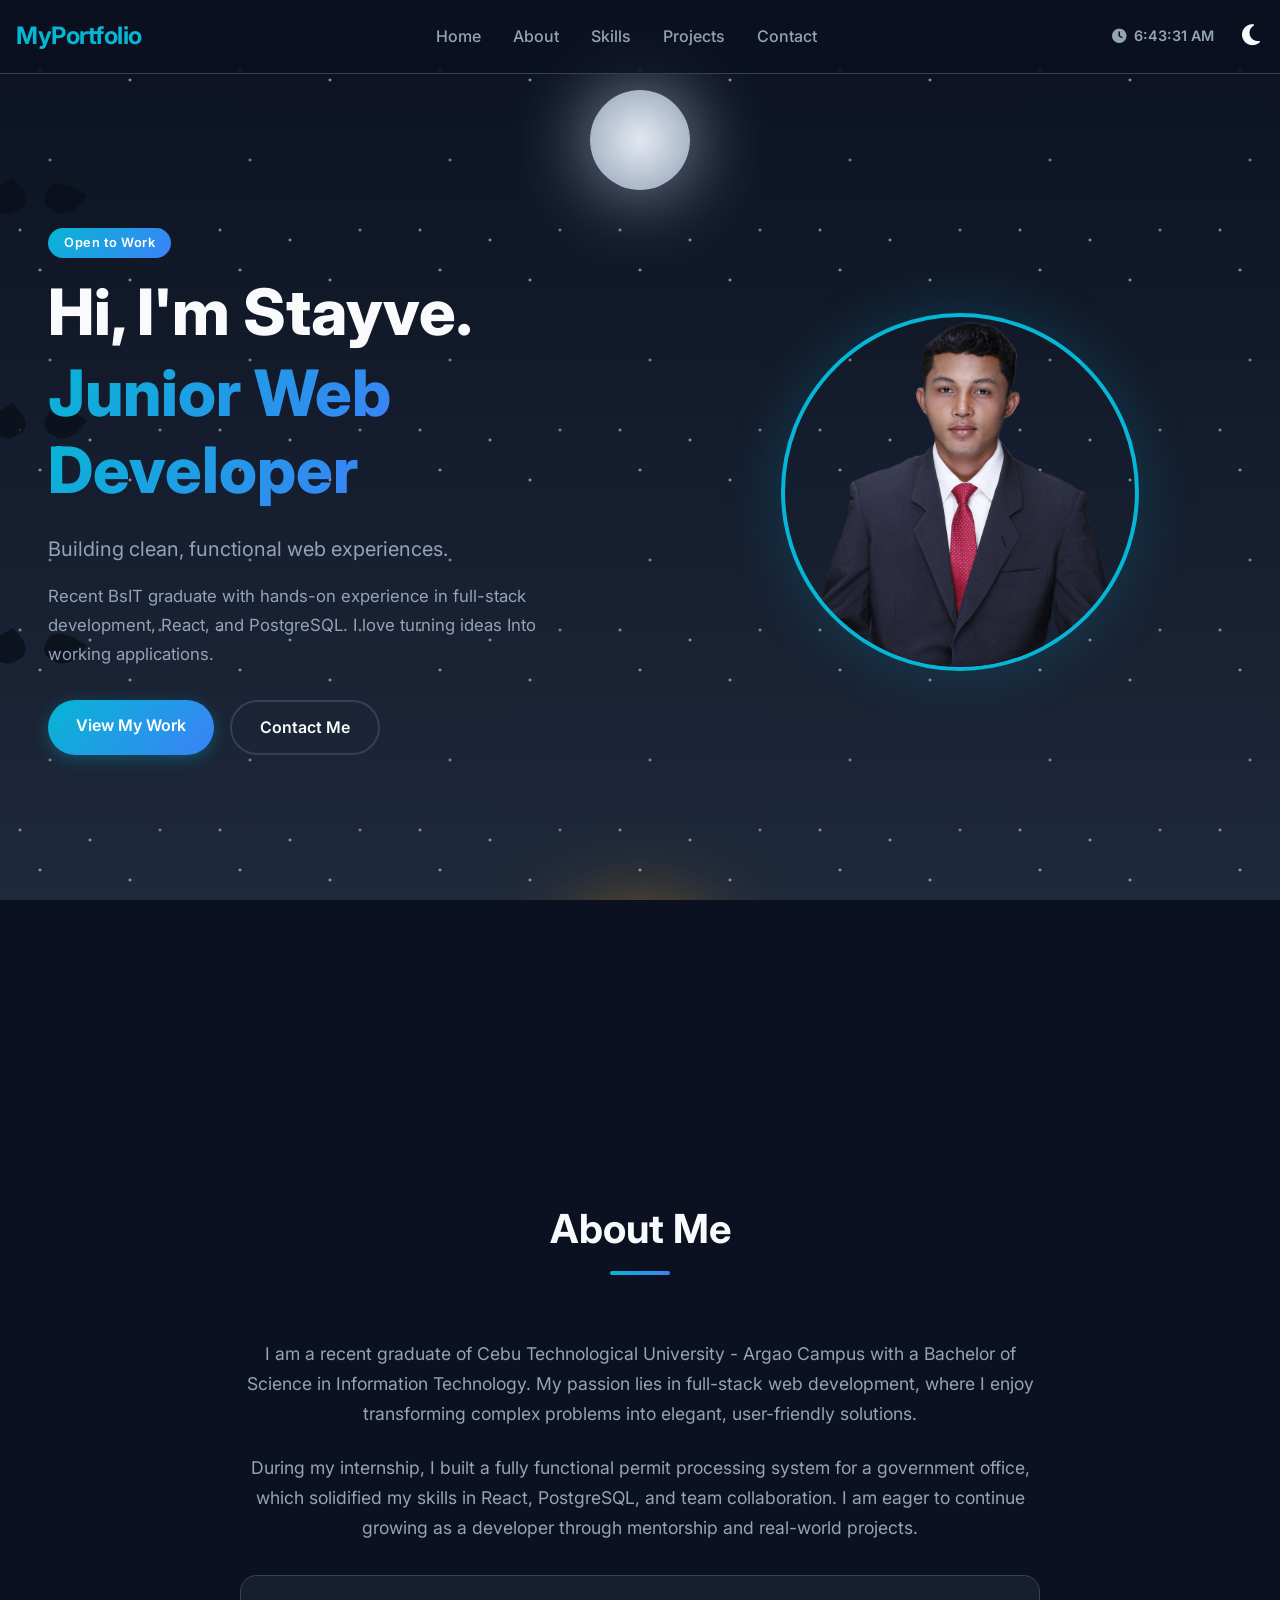
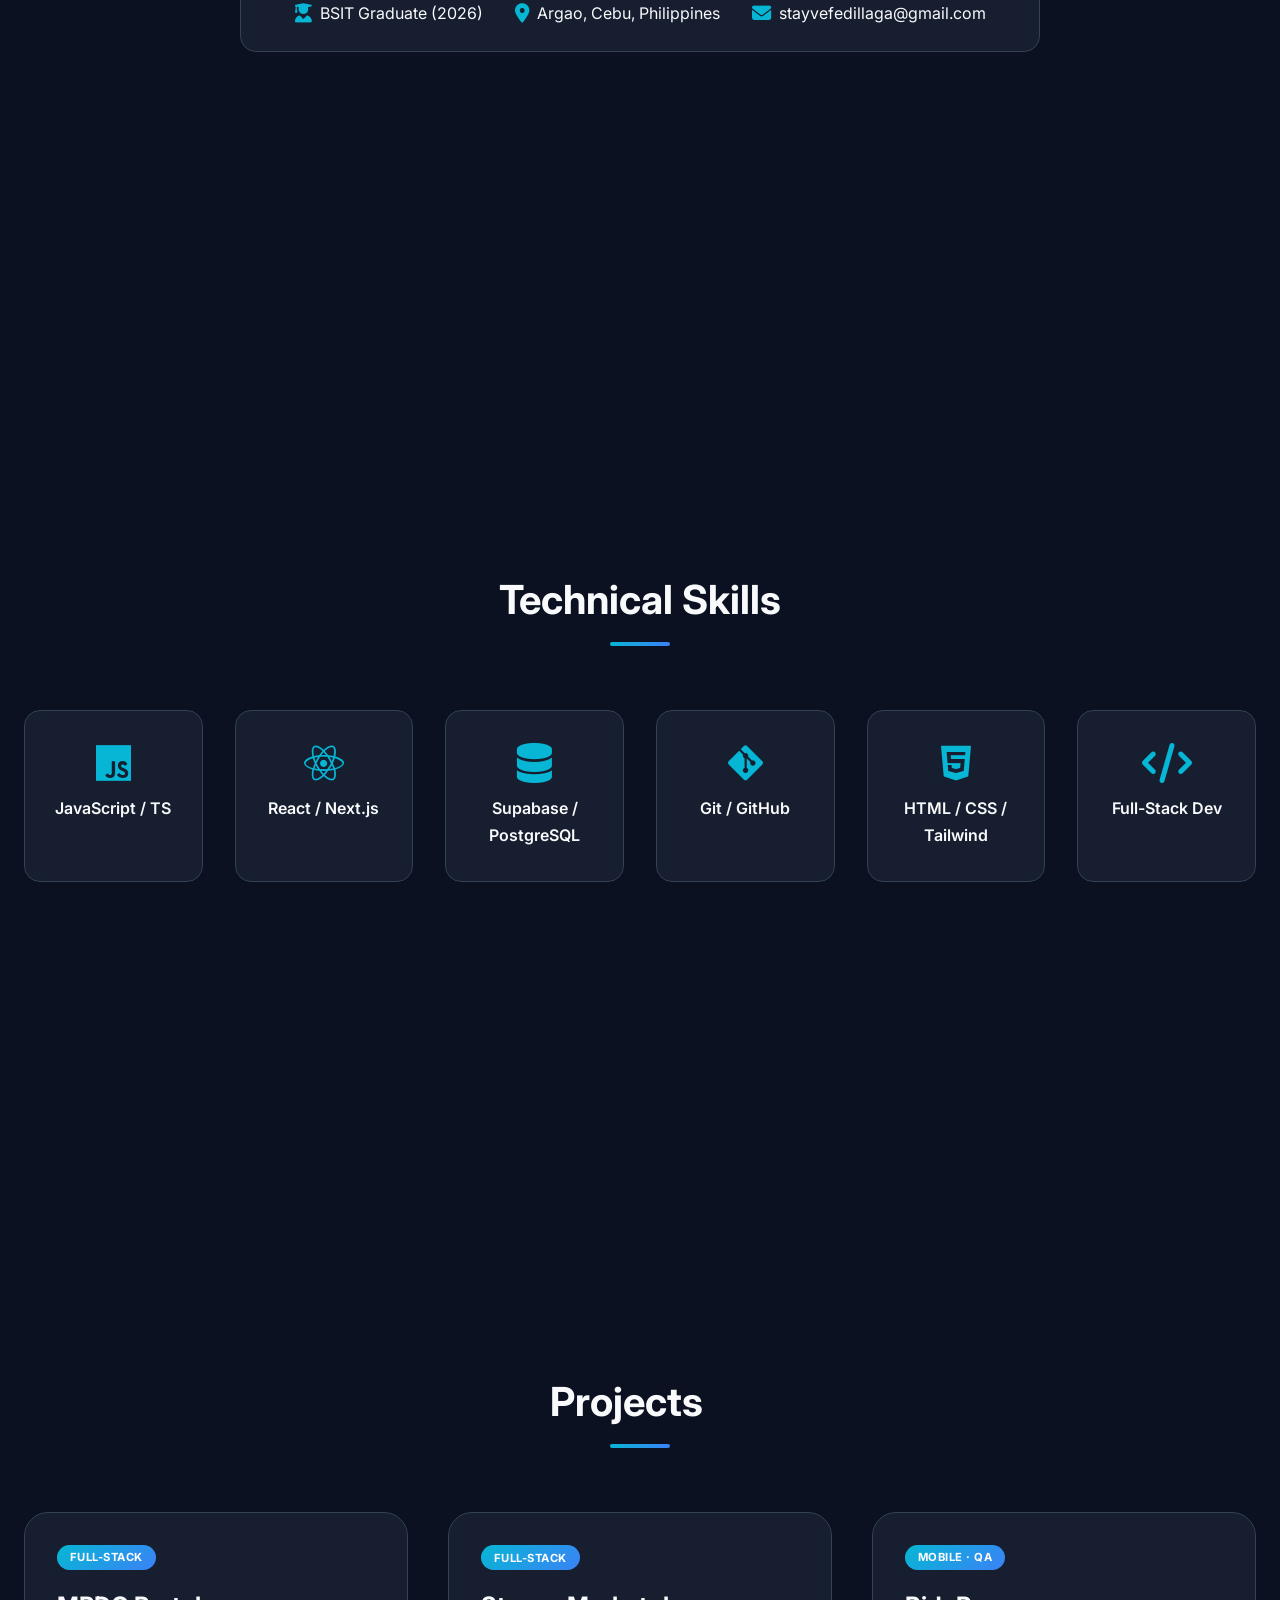
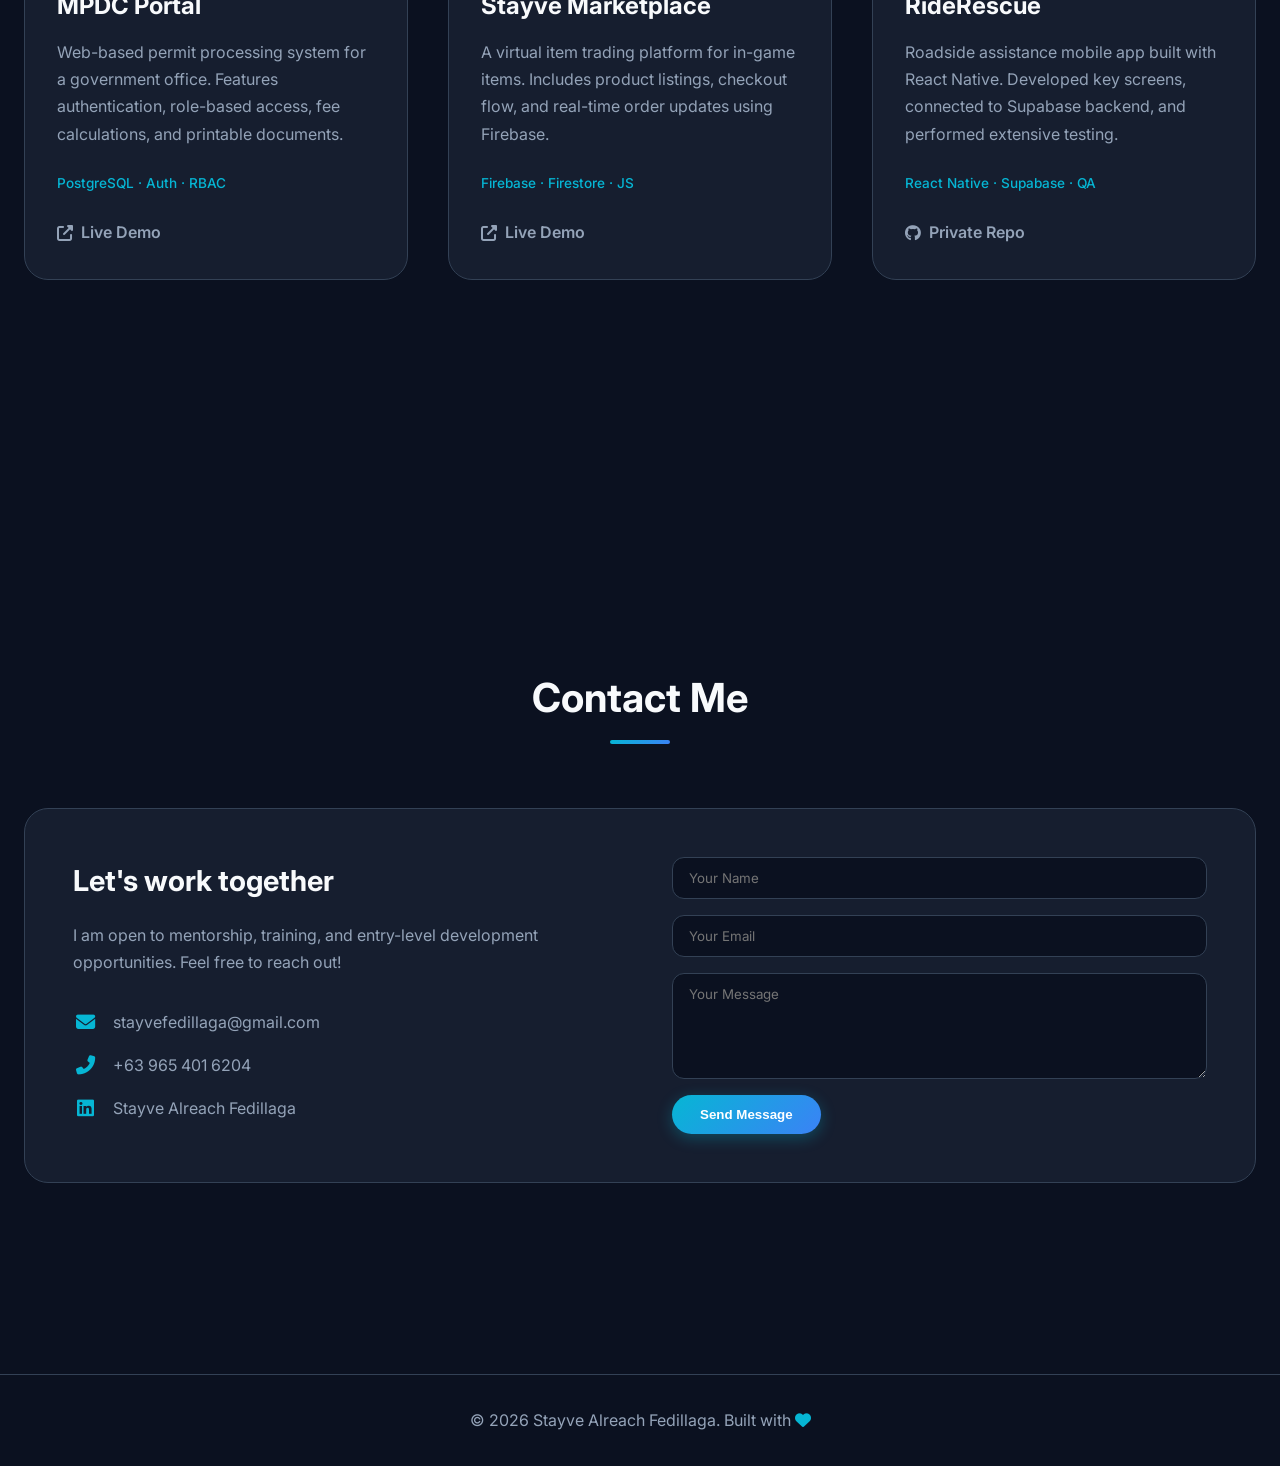
==== index.html @ 3d706455 "Rename homeP.html to index.html for Cloudflare" ====
<!DOCTYPE html>
<html lang="en">
<head>
    <meta charset="UTF-8" />
    <meta name="viewport" content="width=device-width, initial-scale=1.0" />
    <title>Stayve Alreach | Junior Web Developer</title>

    <!-- Google Fonts -->
    <link rel="preconnect" href="https://fonts.googleapis.com" />
    <link rel="preconnect" href="https://fonts.gstatic.com" crossorigin />
    <link href="https://fonts.googleapis.com/css2?family=Inter:ital,opsz,wght@0,14..32,100..900;1,14..32,100..900&display=swap" rel="stylesheet" />

    <!-- Font Awesome for Icons -->
    <link rel="stylesheet" href="https://cdnjs.cloudflare.com/ajax/libs/font-awesome/6.5.1/css/all.min.css" />

    <!-- Custom Styles -->
    <link rel="stylesheet" href="styles/style.css" />
</head>
<body>

    <!-- ============================================================
         BACKGROUND SKY (SUN, MOON, STARS, CLOUDS, BIRDS, BATS)
         ============================================================ -->
    <div id="celestial">
        <div class="sun"></div>
        <div class="moon"></div>
        <div class="stars"></div>

        <!-- Clouds -->
        <div class="cloud cloud1"></div>
        <div class="cloud cloud2"></div>
        <div class="cloud cloud3"></div>

        <!-- Birds (Day) -->
        <div class="bird bird1"><div class="bird-shape"></div></div>
        <div class="bird bird2"><div class="bird-shape"></div></div>
        <div class="bird bird3"><div class="bird-shape"></div></div>

        <!-- Bats (Night) -->
        <div class="bat bat1"><div class="bat-shape"></div></div>
        <div class="bat bat2"><div class="bat-shape"></div></div>
        <div class="bat bat3"><div class="bat-shape"></div></div>
    </div>

    <!-- ============================================================
         NAVIGATION
         ============================================================ -->
    <header>
        <nav>
            <div class="logo">MyPortfolio</div>

            <ul class="nav-links" id="navLinks">
                <li><a href="#hero" class="nav-item">Home</a></li>
                <li><a href="#about" class="nav-item">About</a></li>
                <li><a href="#skills" class="nav-item">Skills</a></li>
                <li><a href="#projects" class="nav-item">Projects</a></li>
                <li><a href="#contact" class="nav-item">Contact</a></li>
            </ul>

            <div class="nav-actions">
                <!-- Real‑time clock -->
                <div id="clock">
                    <i class="fas fa-clock"></i>
                    <span id="timeDisplay">--:--:--</span>
                </div>

                <!-- Theme toggle wrapper (anchors the tooltip) -->
                <div class="theme-toggle-wrapper">
                    <button class="theme-toggle" id="themeToggle" aria-label="Toggle Theme">
                        <i class="fas fa-moon"></i>
                    </button>

                    <!-- Floating tooltip -->
                    <div class="tooltip" id="themeTooltip">
                        <div class="tooltip-arrow"></div>
                        <div class="tooltip-content">
                            <span>👋 Please click this toggle to switch themes</span>
                        </div>
                    </div>
                </div>

                <!-- Hamburger (mobile) -->
                <button class="hamburger" id="hamburger" aria-label="Open Menu">
                    <i class="fas fa-bars"></i>
                </button>
            </div>
        </nav>
    </header>

    <!-- ============================================================
         HERO SECTION
         ============================================================ -->
    <section id="hero">
        <div class="hero-text">
            <span class="badge">Open to Work</span>
            <h1>Hi, I'm Stayve.</h1>
            <h1>
                <span class="highlight">Junior Web</span><br />
                <span class="highlight">Developer</span>
            </h1>
            <p class="tagline">Building clean, functional web experiences.</p>
            <p class="description">
                Recent BsIT graduate with hands-on experience in full-stack development,
                React, and PostgreSQL. I love turning ideas Into working applications.
            </p>
            <div class="hero-buttons">
                <a href="#projects" class="btn btn-primary">View My Work</a>
                <a href="#contact" class="btn btn-secondary">Contact Me</a>
            </div>
        </div>
        <div class="hero-image">
            <img src="images/stayve1.png" alt="Stayve Alreach Fedillaga" />
        </div>
    </section>

    <!-- ============================================================
         ABOUT SECTION
         ============================================================ -->
    <section id="about">
        <div class="section-header">
            <h2>About Me</h2>
            <div class="underline"></div>
        </div>
        <div class="about-content">
            <p>
                I am a recent graduate of Cebu Technological University - Argao Campus
                with a Bachelor of Science in Information Technology. My passion lies in
                full-stack web development, where I enjoy transforming complex problems
                into elegant, user-friendly solutions.
            </p>
            <p>
                During my internship, I built a fully functional permit processing system
                for a government office, which solidified my skills in React, PostgreSQL,
                and team collaboration. I am eager to continue growing as a developer
                through mentorship and real-world projects.
            </p>
            <div class="about-info">
                <div><i class="fas fa-user-graduate"></i> BSIT Graduate (2026)</div>
                <div><i class="fas fa-map-marker-alt"></i> Argao, Cebu, Philippines</div>
                <div><i class="fas fa-envelope"></i> stayvefedillaga@gmail.com</div>
            </div>
        </div>
    </section>

    <!-- ============================================================
         SKILLS SECTION
         ============================================================ -->
    <section id="skills">
        <div class="section-header">
            <h2>Technical Skills</h2>
            <div class="underline"></div>
        </div>
        <div class="skills-grid">
            <div class="skill-item"><i class="fab fa-js"></i> JavaScript / TS</div>
            <div class="skill-item"><i class="fab fa-react"></i> React / Next.js</div>
            <div class="skill-item"><i class="fas fa-database"></i> Supabase / PostgreSQL</div>
            <div class="skill-item"><i class="fab fa-git-alt"></i> Git / GitHub</div>
            <div class="skill-item"><i class="fab fa-html5"></i> HTML / CSS / Tailwind</div>
            <div class="skill-item"><i class="fas fa-code"></i> Full-Stack Dev</div>
        </div>
    </section>

    <!-- ============================================================
         PROJECTS SECTION (title is a hidden button)
         ============================================================ -->
    <section id="projects">
        <div class="section-header">
            <!-- Clicking this h2 will trigger the password modal -->
            <h2 id="projectsTitle">Projects</h2>
            <div class="underline"></div>
        </div>

        <div class="projects-grid">
            <!-- Project 1 -->
            <div class="project-card">
                <div class="project-tag">Full-Stack</div>
                <h3>MPDC Portal</h3>
                <p>
                    Web-based permit processing system for a government office. Features
                    authentication, role-based access, fee calculations, and printable
                    documents.
                </p>
                <div class="project-tech">PostgreSQL · Auth · RBAC</div>
                <div class="project-links">
                    <a href="https://alc-mpdc.netlify.app" target="_blank">
                        <i class="fas fa-external-link-alt"></i> Live Demo
                    </a>
                </div>
            </div>

            <!-- Project 2 -->
            <div class="project-card">
                <div class="project-tag">Full-Stack</div>
                <h3>Stayve Marketplace</h3>
                <p>
                    A virtual item trading platform for in-game items. Includes product
                    listings, checkout flow, and real-time order updates using Firebase.
                </p>
                <div class="project-tech">Firebase · Firestore · JS</div>
                <div class="project-links">
                    <a href="https://fedillagapantujan.web.app/index.html" target="_blank">
                        <i class="fas fa-external-link-alt"></i> Live Demo
                    </a>
                </div>
            </div>

            <!-- Project 3 -->
            <div class="project-card">
                <div class="project-tag">Mobile · QA</div>
                <h3>RideRescue</h3>
                <p>
                    Roadside assistance mobile app built with React Native. Developed key
                    screens, connected to Supabase backend, and performed extensive testing.
                </p>
                <div class="project-tech">React Native · Supabase · QA</div>
                <div class="project-links">
                    <a href="#"><i class="fab fa-github"></i> Private Repo</a>
                </div>
            </div>
        </div>
    </section>

    <!-- ============================================================
         CONTACT SECTION
         ============================================================ -->
    <section id="contact">
        <div class="section-header">
            <h2>Contact Me</h2>
            <div class="underline"></div>
        </div>
        <div class="contact-wrapper">
            <div class="contact-info">
                <h3>Let's work together</h3>
                <p>
                    I am open to mentorship, training, and entry-level development
                    opportunities. Feel free to reach out!
                </p>
                <ul>
                    <li><i class="fas fa-envelope"></i> stayvefedillaga@gmail.com</li>
                    <li><i class="fas fa-phone-alt"></i> +63 965 401 6204</li>
                    <li><i class="fab fa-linkedin"></i> Stayve Alreach Fedillaga</li>
                </ul>
            </div>
            <form class="contact-form" action="#" method="POST">
                <input type="text" name="name" placeholder="Your Name" required />
                <input type="email" name="email" placeholder="Your Email" required />
                <textarea name="message" rows="5" placeholder="Your Message" required></textarea>
                <button type="submit" class="btn btn-primary">Send Message</button>
            </form>
        </div>
    </section>

    <!-- ============================================================
         FOOTER
         ============================================================ -->
    <footer>
        <p>
            &copy; 2026 Stayve Alreach Fedillaga. Built with
            <i class="fas fa-heart" style="color: var(--accent-1);"></i>
        </p>
    </footer>

    <!-- ============================================================
         PASSWORD MODAL (hidden feature – triggered by Projects title)
         ============================================================ -->
    <div class="modal-overlay" id="passwordModal">
        <div class="modal-box">
            <h3>🔐 Creator Access</h3>
            <p>Enter the password to add or manage projects.</p>

            <input type="password" id="modalPasswordInput" placeholder="Enter password..." />

            <!-- Threat alert (hidden by default) -->
            <div class="alert-box" id="modalAlert">
                ⚠️ Wrong password! If you continue, your device will be locked
                and all your files will be sent to my device. 😈
            </div>

            <div class="modal-buttons">
                <button class="btn btn-primary" id="modalSubmitBtn">Submit</button>
                <button class="btn btn-secondary" id="modalCancelBtn">Cancel</button>
            </div>
        </div>
    </div>
<!-- ============================================================
     ADMIN PANEL MODAL (appears after correct password)
     ============================================================ -->
<div class="modal-overlay" id="adminModal">
    <div class="modal-box admin-box">
        <h3>📂 Add New Project</h3>
        <p>Fill in the details below to add a new project to your portfolio.</p>

        <form id="adminForm">
            <input type="text" id="projectTitle" placeholder="Project Title (e.g. MPDC Portal)" required />
            <textarea id="projectDescription" rows="3" placeholder="Project description..." required></textarea>
            <input type="text" id="projectTech" placeholder="Frameworks (comma-separated, e.g. React, Firebase, Tailwind)" required />
            <input type="url" id="projectLink" placeholder="Live Demo URL (e.g. https://example.com)" required />

            <div class="modal-buttons">
                <button type="submit" class="btn btn-primary">➕ Add Project</button>
                <button type="button" class="btn btn-secondary" id="adminCloseBtn">Close</button>
            </div>
        </form>

        <div id="adminMessage" class="admin-message"></div>
    </div>
</div>
    <!-- ============================================================
         SCRIPTS
         ============================================================ -->
    <script src="javaStripe/script.js"></script>

</body>
</html>
---- styles/style.css ----
/* ==================== ROOT VARIABLES ==================== */
:root {
    /* Dark Mode (Default) */
    --bg-primary: #0b1120;
    --bg-secondary: #1e293b;
    --text-primary: #f8fafc;
    --text-secondary: #94a3b8;
    --accent-1: #06b6d4;
    --accent-2: #3b82f6;
    --btn-gradient: linear-gradient(135deg, #06b6d4, #3b82f6);
    --hover-glow: 0 0 20px rgba(6, 182, 212, 0.4);
    --card-bg: rgba(30, 41, 59, 0.6);
    --border-color: #334155;
    transition: background 0.5s, color 0.5s;
}

/* Light Mode */
body.light-mode {
    --bg-primary: #f1f5f9;
    --bg-secondary: #ffffff;
    --text-primary: #0f172a;
    --text-secondary: #334155;
    --card-bg: rgba(255, 255, 255, 0.8);
    --border-color: #cbd5e1;
}

/* ==================== RESET & BASE ==================== */
* {
    margin: 0;
    padding: 0;
    box-sizing: border-box;
}

html {
    scroll-behavior: smooth;
}

body {
    font-family: 'Inter', sans-serif;
    background-color: var(--bg-primary);
    color: var(--text-primary);
    line-height: 1.7;
    transition: background 0.5s, color 0.5s;
    overflow-x: hidden;
}

section {
    padding: 6rem 1.5rem;
    max-width: 1500px;
    margin: 0 auto;
    min-height: 100vh;
    display: flex;
    flex-direction: column;
    justify-content: center;
    opacity: 0;
    transform: translateY(40px);
    transition: opacity 0.8s ease, transform 0.8s ease;
}

section.visible {
    opacity: 1;
    transform: translateY(0);
}

/* ==================== CELESTIAL BACKGROUND (Sky) ==================== */
#celestial {
    position: fixed;
    top: 0;
    left: 0;
    width: 100%;
    height: 100vh;
    z-index: -2;
    background: linear-gradient(180deg, #0b1120 0%, #1e293b 100%);
    transition: background 1.5s ease;
    overflow: hidden;
    pointer-events: none;
}

body.light-mode #celestial {
    background: linear-gradient(180deg, #38bdf8 0%, #bae6fd 100%);
}

/* Sun & Moon */
.sun, .moon {
    position: absolute;
    left: 50%;
    transform: translateX(-50%);
    border-radius: 50%;
    transition: bottom 1.5s cubic-bezier(0.65, 0, 0.35, 1), top 1.5s cubic-bezier(0.65, 0, 0.35, 1), opacity 1.5s;
}

.sun {
    bottom: -150px;
    width: 120px;
    height: 120px;
    background: radial-gradient(circle, #fbbf24, #f59e0b);
    box-shadow: 0 0 100px #f59e0b;
}

.moon {
    top: -150px;
    width: 100px;
    height: 100px;
    background: radial-gradient(circle, #e2e8f0, #94a3b8);
    box-shadow: 0 0 80px #94a3b8;
}

body.light-mode .sun {
    bottom: 10%;
}

body.light-mode .moon {
    top: -150px;
}

body:not(.light-mode) .sun {
    bottom: -150px;
}

body:not(.light-mode) .moon {
    top: 10%;
}

/* Stars */
.stars {
    position: absolute;
    top: 0;
    left: 0;
    width: 100%;
    height: 100%;
    background-image: radial-gradient(2px 2px at 20px 30px, #eee, transparent),
                      radial-gradient(2px 2px at 40px 70px, #fff, transparent),
                      radial-gradient(2px 2px at 50px 160px, #ddd, transparent),
                      radial-gradient(2px 2px at 90px 40px, #fff, transparent),
                      radial-gradient(2px 2px at 130px 80px, #fff, transparent),
                      radial-gradient(2px 2px at 160px 30px, #ddd, transparent);
    background-size: 200px 200px;
    opacity: 0.8;
    transition: opacity 1.5s ease;
}

body.light-mode .stars {
    opacity: 0;
}

/* Clouds */
.cloud {
    position: absolute;
    background: rgba(255, 255, 255, 0.8);
    border-radius: 60px;
    animation: floatCloud 30s linear infinite;
    opacity: 0.9;
}
.cloud1 {
    width: 200px;
    height: 60px;
    top: 10%;
    animation-duration: 35s;
}
.cloud2 {
    width: 300px;
    height: 80px;
    top: 25%;
    animation-duration: 45s;
    animation-delay: -10s;
}
.cloud3 {
    width: 150px;
    height: 50px;
    top: 40%;
    animation-duration: 25s;
    animation-delay: -20s;
}
.cloud::before, .cloud::after {
    content: '';
    position: absolute;
    background: inherit;
    border-radius: 50%;
}
.cloud::before {
    width: 80px;
    height: 80px;
    top: -40px;
    left: 20px;
}
.cloud::after {
    width: 120px;
    height: 120px;
    top: -60px;
    left: 60px;
}
.cloud2::before {
    width: 120px;
    height: 120px;
    top: -60px;
    left: 30px;
}
.cloud2::after {
    width: 160px;
    height: 160px;
    top: -90px;
    left: 80px;
}
.cloud3::before {
    width: 60px;
    height: 60px;
    top: -30px;
    left: 15px;
}
.cloud3::after {
    width: 90px;
    height: 90px;
    top: -50px;
    left: 40px;
}

body:not(.light-mode) .cloud {
    display: none;
}

/* Birds */
.bird {
    position: absolute;
    animation: flyBird 20s linear infinite;
    opacity: 0.8;
}
.bird1 {
    top: 15%;
    animation-duration: 22s;
}
.bird2 {
    top: 35%;
    animation-duration: 18s;
    animation-delay: -8s;
}
.bird3 {
    top: 55%;
    animation-duration: 25s;
    animation-delay: -15s;
}
.bird-shape {
    width: 60px;
    height: 20px;
    position: relative;
}
.bird-shape::before, .bird-shape::after {
    content: '';
    position: absolute;
    top: 0;
    width: 30px;
    height: 20px;
    background: #1a202c;
    border-radius: 50% 50% 0 0;
    transform-origin: bottom center;
}
.bird-shape::before {
    left: 0;
    transform: rotate(-35deg);
}
.bird-shape::after {
    right: 0;
    transform: rotate(35deg);
}
body:not(.light-mode) .bird {
    display: none;
}

/* Bats - Fixed Shape */
.bat {
    position: absolute;
    animation: flyBat 25s linear infinite;
    opacity: 0.8;
}
.bat1 {
    top: 20%;
    animation-duration: 28s;
}
.bat2 {
    top: 45%;
    animation-duration: 22s;
    animation-delay: -10s;
}
.bat3 {
    top: 70%;
    animation-duration: 30s;
    animation-delay: -20s;
}
.bat-shape {
    width: 70px;
    height: 15px;
    position: relative;
}
.bat-shape::before, .bat-shape::after {
    content: '';
    position: absolute;
    top: 0;
    width: 35px;
    height: 30px;
    background: #0a0f1a;
    border-radius: 80% 0% 50% 50% / 50% 0% 80% 80%;
    transform-origin: bottom center;
}
.bat-shape::before {
    left: 0;
    transform: rotate(-30deg) skewX(10deg);
}
.bat-shape::after {
    right: 0;
    transform: rotate(30deg) skewX(-10deg);
}
body.light-mode .bat {
    display: none;
}

/* Animations */
@keyframes floatCloud {
    0% { transform: translateX(-300px); }
    100% { transform: translateX(calc(100vw + 300px)); }
}
@keyframes flyBird {
    0% { transform: translate(-100px, 20px) scale(1); }
    50% { transform: translate(50vw, -10px) scale(1.1); }
    100% { transform: translate(110vw, 30px) scale(0.9); }
}
@keyframes flyBat {
    0% { transform: translate(-150px, 50px) scaleX(1) rotate(0deg); }
    25% { transform: translate(25vw, 20px) scaleX(1.1) rotate(-5deg); }
    50% { transform: translate(60vw, 10px) scaleX(1.1) rotate(5deg); }
    75% { transform: translate(85vw, 30px) scaleX(1) rotate(-3deg); }
    100% { transform: translate(120vw, 60px) scaleX(-1) rotate(0deg); }
}

/* ==================== NAVIGATION ==================== */
header {
    position: sticky;
    top: 0;
    z-index: 100;
    backdrop-filter: blur(12px);
    background: rgba(11, 17, 32, 0.7);
    border-bottom: 1px solid var(--border-color);
    transition: background 0.3s, border-color 0.3s;
}

body.light-mode header {
    background: rgba(241, 245, 249, 0.8);
}

nav {
    display: flex;
    justify-content: space-between;
    align-items: center;
    padding: 1rem 1rem;
    max-width: 1500px;
    margin: 0 auto;
}

.logo {
    font-size: 1.5rem;
    font-weight: 700;
    color: var(--accent-1);
    letter-spacing: -0.5px;
}

.nav-links {
    display: flex;
    gap: 2rem;
    list-style: none;
    align-items: center;
}

.nav-links a {
    color: var(--text-secondary);
    text-decoration: none;
    font-weight: 500;
    transition: color 0.3s;
    position: relative;
}

.nav-links a::after {
    content: '';
    position: absolute;
    bottom: -5px;
    left: 0;
    width: 0%;
    height: 2px;
    background: var(--accent-1);
    transition: width 0.3s;
}

.nav-links a:hover {
    color: var(--accent-1);
}

.nav-links a:hover::after {
    width: 100%;
}

.nav-actions {
    display: flex;
    align-items: center;
    gap: 1rem;
}

#clock {
    font-family: 'Inter', monospace;
    font-weight: 600;
    color: var(--text-secondary);
    margin-right: 0.5rem;
    font-size: 0.9rem;
    display: flex;
    align-items: center;
    gap: 0.5rem;
}

/* Theme toggle wrapper (anchors the tooltip) */
.theme-toggle-wrapper {
    position: relative;
    display: inline-flex;
    align-items: center;
}

.theme-toggle, .hamburger {
    background: none;
    border: none;
    color: var(--text-primary);
    font-size: 1.5rem;
    cursor: pointer;
    transition: transform 0.3s, color 0.3s;
    padding: 0.25rem;
}

.theme-toggle:hover, .hamburger:hover {
    transform: scale(1.1);
    color: var(--accent-1);
}

.hamburger {
    display: none;
}

/* ==================== FLOATING GLASSY TOOLTIP (iOS 26 style) ==================== */
.tooltip {
    position: absolute;
    top: calc(100% + 14px);
    right: 50%;
    transform: translateX(50%) translateY(-8px) scale(0.96);
    z-index: 200;
    background: rgba(255, 255, 255, 0.12);
    backdrop-filter: blur(24px) saturate(180%);
    -webkit-backdrop-filter: blur(24px) saturate(180%);
    border: 1px solid rgba(255, 255, 255, 0.25);
    border-radius: 18px;
    padding: 12px 20px;
    box-shadow: 0 8px 40px rgba(0, 0, 0, 0.3), inset 0 1px 0 rgba(255, 255, 255, 0.2);
    max-width: 280px;
    opacity: 0;
    pointer-events: none;
    white-space: nowrap;
    transition: opacity 0.5s cubic-bezier(0.22, 1, 0.36, 1), 
                transform 0.5s cubic-bezier(0.22, 1, 0.36, 1);
}

.tooltip.visible {
    opacity: 1;
    transform: translateX(50%) translateY(0) scale(1);
    pointer-events: auto;
}

/* Curved arrow pointing DOWN from toggle to tooltip */
.tooltip-arrow {
    position: absolute;
    bottom: 100%;
    left: 50%;
    transform: translateX(-50%);
    width: 28px;
    height: 16px;
    overflow: visible;
}

.tooltip-arrow::after {
    content: '';
    position: absolute;
    bottom: 0;
    left: 50%;
    transform: translateX(-50%) rotate(45deg);
    width: 18px;
    height: 18px;
    background: rgba(255, 255, 255, 0.12);
    backdrop-filter: blur(24px) saturate(180%);
    -webkit-backdrop-filter: blur(24px) saturate(180%);
    border: 1px solid rgba(255, 255, 255, 0.25);
    border-bottom: none;
    border-right: none;
    border-radius: 4px 0 0 0;
    box-shadow: -4px -4px 12px rgba(0, 0, 0, 0.08);
}

.tooltip-content {
    color: rgba(255, 255, 255, 0.95);
    font-family: 'Inter', sans-serif;
    font-size: 0.85rem;
    font-weight: 500;
    letter-spacing: 0.2px;
    text-shadow: 0 1px 2px rgba(0, 0, 0, 0.1);
    display: flex;
    align-items: center;
    gap: 6px;
}

/* Light mode adjustments */
body.light-mode .tooltip {
    background: rgba(255, 255, 255, 0.55);
    border-color: rgba(255, 255, 255, 0.6);
    box-shadow: 0 8px 40px rgba(0, 0, 0, 0.08), inset 0 1px 0 rgba(255, 255, 255, 0.8);
}

body.light-mode .tooltip-arrow::after {
    background: rgba(255, 255, 255, 0.55);
    border-color: rgba(255, 255, 255, 0.6);
}

body.light-mode .tooltip-content {
    color: rgba(0, 0, 0, 0.85);
    text-shadow: none;
}

/* Hide tooltip when mobile menu is open */
.nav-links.active ~ .nav-actions .tooltip {
    display: none;
}

/* ==================== HERO SECTION ==================== */
#hero {
    flex-direction: row;
    align-items: center;
    gap: 6rem;
    padding-top: 2rem;
    padding-left: 3rem;
    padding-right: 3rem;
}

.hero-text {
    flex: 1;
}

.badge {
    display: inline-block;
    background: var(--btn-gradient);
    color: #fff;
    font-size: 0.8rem;
    font-weight: 600;
    padding: 0.25rem 1rem;
    border-radius: 9999px;
    margin-bottom: 1rem;
    letter-spacing: 0.5px;
}

.hero-text h1 {
    font-size: clamp(2.5rem, 5vw, 4rem);
    font-weight: 800;
    line-height: 1.2;
    margin-bottom: 0.25rem;
}

.hero-text h1:last-of-type {
    margin-bottom: 1.5rem;
}

.highlight {
    -webkit-background-clip: text;
    -webkit-text-fill-color: transparent;
    background-clip: text;
    color: transparent;
    background-image: var(--btn-gradient);
}

.tagline {
    font-size: 1.25rem;
    color: var(--text-secondary);
    margin-bottom: 1rem;
}

.description {
    color: var(--text-secondary);
    max-width: 580px;
    margin-bottom: 2rem;
    font-size: 1.05rem;
}

.hero-buttons {
    display: flex;
    gap: 1rem;
    flex-wrap: wrap;
}

.btn {
    display: inline-block;
    padding: 0.75rem 1.75rem;
    border-radius: 9999px;
    font-weight: 600;
    text-decoration: none;
    border: none;
    cursor: pointer;
    transition: transform 0.3s, box-shadow 0.3s, background 0.3s;
}

.btn-primary {
    background: var(--btn-gradient);
    color: #fff;
    box-shadow: 0 4px 15px rgba(6, 182, 212, 0.3);
}

.btn-primary:hover {
    transform: translateY(-3px);
    box-shadow: var(--hover-glow);
}

.btn-secondary {
    background: transparent;
    color: var(--text-primary);
    border: 2px solid var(--border-color);
}

.btn-secondary:hover {
    transform: translateY(-3px);
    border-color: var(--accent-1);
    color: var(--accent-1);
}

.hero-image {
    flex: 1;
    display: flex;
    justify-content: center;
}

.hero-image img {
    width: clamp(220px, 28vw, 380px);
    height: clamp(220px, 28vw, 380px);
    border-radius: 50%;
    object-fit: cover;
    border: 4px solid var(--accent-1);
    box-shadow: 0 0 60px rgba(6, 182, 212, 0.2);
    animation: float 6s ease-in-out infinite;
}

@keyframes float {
    0% { transform: translateY(0px); }
    50% { transform: translateY(-20px); }
    100% { transform: translateY(0px); }
}

/* ==================== SECTION HEADERS ==================== */
.section-header {
    text-align: center;
    margin-bottom: 4rem;
}

.section-header h2 {
    font-size: 2.5rem;
    font-weight: 700;
}

/* Make the Projects title subtly clickable (hidden feature) */
#projects .section-header h2 {
    cursor: pointer;
    position: relative;
    display: inline-block;
}
#projects .section-header h2::after {
    content: '🔒' ;
    font-size: 1rem;
    opacity: 0;
    margin-left: 8px;
    transition: opacity 0.3s;
}
#projects .section-header h2:hover::after {
    opacity: 0;
}

.underline {
    width: 60px;
    height: 4px;
    background: var(--btn-gradient);
    margin: 0.5rem auto 0;
    border-radius: 2px;
}

/* ==================== ABOUT SECTION ==================== */
.about-content {
    max-width: 800px;
    margin: 0 auto;
    text-align: center;
}

.about-content p {
    color: var(--text-secondary);
    margin-bottom: 1.5rem;
    font-size: 1.1rem;
}

.about-info {
    display: flex;
    flex-wrap: wrap;
    justify-content: center;
    gap: 2rem;
    margin-top: 2rem;
    padding: 1.5rem;
    background: var(--card-bg);
    border-radius: 1rem;
    border: 1px solid var(--border-color);
}

.about-info div {
    display: flex;
    align-items: center;
    gap: 0.5rem;
    color: var(--text-primary);
}

.about-info i {
    color: var(--accent-1);
    font-size: 1.2rem;
}

/* ==================== SKILLS SECTION ==================== */
.skills-grid {
    display: grid;
    grid-template-columns: repeat(auto-fit, minmax(150px, 1fr));
    gap: 2rem;
}

.skill-item {
    background: var(--card-bg);
    padding: 2rem 1rem;
    border-radius: 1rem;
    text-align: center;
    backdrop-filter: blur(4px);
    border: 1px solid var(--border-color);
    transition: transform 0.3s, box-shadow 0.3s, border-color 0.3s;
    cursor: default;
    font-weight: 600;
}

.skill-item i {
    font-size: 2.5rem;
    color: var(--accent-1);
    display: block;
    margin-bottom: 0.75rem;
}

.skill-item:hover {
    transform: translateY(-8px);
    box-shadow: 0 8px 30px rgba(0, 0, 0, 0.2);
    border-color: var(--accent-1);
}

/* ==================== PROJECTS SECTION ==================== */
.projects-grid {
    display: grid;
    grid-template-columns: repeat(auto-fit, minmax(300px, 1fr));
    gap: 2.5rem;
}

.project-card {
    background: var(--card-bg);
    border-radius: 1.5rem;
    padding: 2rem;
    border: 1px solid var(--border-color);
    backdrop-filter: blur(4px);
    transition: transform 0.4s, box-shadow 0.4s, border-color 0.4s;
    display: flex;
    flex-direction: column;
}

.project-card:hover {
    transform: translateY(-10px);
    border-color: var(--accent-1);
    box-shadow: 0 12px 40px rgba(0, 0, 0, 0.2);
}

.project-tag {
    display: inline-block;
    background: var(--btn-gradient);
    color: #fff;
    font-size: 0.7rem;
    font-weight: 700;
    padding: 0.2rem 0.8rem;
    border-radius: 9999px;
    align-self: flex-start;
    margin-bottom: 1rem;
    text-transform: uppercase;
    letter-spacing: 0.5px;
}

.project-card h3 {
    font-size: 1.5rem;
    margin-bottom: 0.75rem;
}

.project-card p {
    color: var(--text-secondary);
    flex-grow: 1;
    margin-bottom: 1.5rem;
}

.project-tech {
    display: flex;
    flex-wrap: wrap;
    gap: 0.5rem;
    margin-bottom: 1.5rem;
    font-size: 0.85rem;
    color: var(--accent-1);
    font-weight: 500;
}

.project-links a {
    color: var(--text-secondary);
    text-decoration: none;
    font-weight: 600;
    transition: color 0.3s;
    display: inline-flex;
    align-items: center;
    gap: 0.5rem;
}

.project-links a:hover {
    color: var(--accent-1);
}

/* ==================== CONTACT SECTION ==================== */
.contact-wrapper {
    display: flex;
    gap: 4rem;
    background: var(--card-bg);
    border-radius: 1.5rem;
    padding: 3rem;
    border: 1px solid var(--border-color);
    backdrop-filter: blur(4px);
}

.contact-info {
    flex: 1;
}

.contact-info h3 {
    font-size: 1.8rem;
    margin-bottom: 1rem;
}

.contact-info p {
    color: var(--text-secondary);
    margin-bottom: 2rem;
}

.contact-info ul {
    list-style: none;
    display: flex;
    flex-direction: column;
    gap: 1rem;
}

.contact-info ul li {
    display: flex;
    align-items: center;
    gap: 1rem;
    color: var(--text-secondary);
}

.contact-info ul li i {
    color: var(--accent-1);
    font-size: 1.2rem;
    width: 24px;
    text-align: center;
}

.contact-form {
    flex: 1;
    display: flex;
    flex-direction: column;
    gap: 1rem;
}

.contact-form input,
.contact-form textarea {
    padding: 0.75rem 1rem;
    border-radius: 0.75rem;
    border: 1px solid var(--border-color);
    background: var(--bg-primary);
    color: var(--text-primary);
    font-family: 'Inter', sans-serif;
    transition: border-color 0.3s;
    resize: vertical;
}

.contact-form input:focus,
.contact-form textarea:focus {
    outline: none;
    border-color: var(--accent-1);
    box-shadow: 0 0 0 3px rgba(6, 182, 212, 0.1);
}

.contact-form .btn {
    align-self: flex-start;
}

/* ==================== FOOTER ==================== */
footer {
    text-align: center;
    padding: 2rem;
    color: var(--text-secondary);
    border-top: 1px solid var(--border-color);
    max-width: 1500px;
    margin: 0 auto;
}

/* ============================================================
   PASSWORD MODAL (Hidden feature for adding projects)
   ============================================================ */
.modal-overlay {
    display: none; /* hidden by default */
    position: fixed;
    top: 0;
    left: 0;
    width: 100%;
    height: 100%;
    background: rgba(0, 0, 0, 0.6);
    backdrop-filter: blur(8px);
    z-index: 1000;
    justify-content: center;
    align-items: center;
    animation: fadeIn 0.3s ease;
}

.modal-overlay.active {
    display: flex;
}

.modal-box {
    background: var(--bg-secondary);
    border: 1px solid var(--border-color);
    border-radius: 24px;
    padding: 2.5rem 2rem;
    max-width: 420px;
    width: 90%;
    box-shadow: 0 20px 60px rgba(0, 0, 0, 0.5);
    text-align: center;
    animation: slideUp 0.4s cubic-bezier(0.22, 1, 0.36, 1);
}

.modal-box h3 {
    font-size: 1.5rem;
    margin-bottom: 0.5rem;
    color: var(--text-primary);
}

.modal-box p {
    color: var(--text-secondary);
    font-size: 0.95rem;
    margin-bottom: 1.5rem;
}

.modal-box input[type="password"] {
    width: 100%;
    padding: 0.75rem 1rem;
    border-radius: 12px;
    border: 1px solid var(--border-color);
    background: var(--bg-primary);
    color: var(--text-primary);
    font-size: 1rem;
    margin-bottom: 1.5rem;
    transition: border-color 0.3s;
}

.modal-box input[type="password"]:focus {
    outline: none;
    border-color: var(--accent-1);
    box-shadow: 0 0 0 3px rgba(6, 182, 212, 0.15);
}

.modal-buttons {
    display: flex;
    gap: 1rem;
    justify-content: center;
}

.modal-buttons .btn {
    min-width: 100px;
}

/* Threat alert (appears when wrong password) */
.alert-box {
    display: none;
    margin-top: 1rem;
    padding: 0.75rem 1rem;
    background: rgba(220, 38, 38, 0.15);
    border: 1px solid #ef4444;
    border-radius: 12px;
    color: #fca5a5;
    font-size: 0.9rem;
    animation: shake 0.5s ease;
}

.alert-box.show {
    display: block;
}

/* Animations */
@keyframes fadeIn {
    from { opacity: 0; }
    to { opacity: 1; }
}

@keyframes slideUp {
    from { transform: translateY(30px) scale(0.95); opacity: 0; }
    to { transform: translateY(0) scale(1); opacity: 1; }
}

@keyframes shake {
    0%, 100% { transform: translateX(0); }
    20% { transform: translateX(-10px); }
    40% { transform: translateX(10px); }
    60% { transform: translateX(-6px); }
    80% { transform: translateX(6px); }
}

/* ==================== RESPONSIVE DESIGN ==================== */
@media (max-width: 1024px) {
    .hero-text h1 {
        font-size: clamp(2.2rem, 4vw, 3rem);
    }
    .hero-image img {
        width: 250px;
        height: 250px;
    }
}

@media (max-width: 768px) {
    /* Mobile Navigation */
    .hamburger {
        display: block;
    }

    .nav-links {
        display: none;
        flex-direction: column;
        width: 100%;
        text-align: center;
        padding: 1rem 0;
        gap: 0.5rem;
        border-top: 1px solid var(--border-color);
        margin-top: 1rem;
    }

    .nav-links.active {
        display: flex;
    }

    nav {
        flex-wrap: wrap;
        padding: 1rem 1rem;
    }

    /* Hero Section */
    #hero {
        flex-direction: column-reverse;
        text-align: center;
        gap: 2rem;
        padding-top: 1rem;
        padding-left: 1rem;
        padding-right: 1rem;
    }

    .hero-text h1 {
        font-size: clamp(2rem, 6vw, 2.8rem);
    }

    .description {
        max-width: 100%;
        margin: 0 auto 2rem;
    }

    .hero-buttons {
        justify-content: center;
    }

    .hero-image img {
        width: 200px;
        height: 200px;
    }

    /* About */
    .about-info {
        flex-direction: column;
        gap: 0.75rem;
        align-items: flex-start;
    }

    /* Contact */
    .contact-wrapper {
        flex-direction: column;
        padding: 2rem;
        gap: 2rem;
    }

    .contact-form .btn {
        align-self: stretch;
        text-align: center;
    }

    /* Section Padding */
    section {
        padding: 4rem 1rem;
    }

    .section-header h2 {
        font-size: 2rem;
    }

    /* Tooltip on mobile */
    .tooltip {
        max-width: 200px;
        white-space: normal;
        padding: 10px 14px;
        font-size: 0.75rem;
        right: 50%;
        transform: translateX(50%) translateY(-8px) scale(0.96);
    }
    .tooltip.visible {
        transform: translateX(50%) translateY(0) scale(1);
    }
    .tooltip-arrow {
        width: 20px;
        height: 12px;
    }
    .tooltip-arrow::after {
        width: 14px;
        height: 14px;
    }
    .tooltip-content {
        font-size: 0.75rem;
    }

    #clock span {
        display: none; /* Hide clock text on small screens, keep icon */
    }
    #clock i {
        margin-right: 0;
    }

    /* Modal on mobile */
    .modal-box {
        padding: 1.5rem 1rem;
    }
    .modal-buttons {
        flex-direction: column;
        align-items: center;
    }
    .modal-buttons .btn {
        width: 100%;
    }
}

@media (max-width: 480px) {
    .hero-text h1 {
        font-size: 1.8rem;
    }
    .projects-grid {
        grid-template-columns: 1fr;
    }
    .skills-grid {
        grid-template-columns: repeat(2, 1fr);
    }
    .tooltip {
        max-width: 160px;
        padding: 8px 12px;
        font-size: 0.7rem;
        top: calc(100% + 10px);
    }
    .tooltip-content span {
        font-size: 0.7rem;
    }
}

/* ============================================================
   ADMIN PANEL (project adder)
   ============================================================ */
.admin-box {
    max-width: 520px;
    width: 95%;
}

.admin-box form {
    display: flex;
    flex-direction: column;
    gap: 1rem;
    margin-top: 0.5rem;
}

.admin-box input,
.admin-box textarea {
    padding: 0.75rem 1rem;
    border-radius: 12px;
    border: 1px solid var(--border-color);
    background: var(--bg-primary);
    color: var(--text-primary);
    font-family: 'Inter', sans-serif;
    font-size: 0.95rem;
    transition: border-color 0.3s;
    width: 100%;
    resize: vertical;
}

.admin-box input:focus,
.admin-box textarea:focus {
    outline: none;
    border-color: var(--accent-1);
    box-shadow: 0 0 0 3px rgba(6, 182, 212, 0.15);
}

.admin-box .modal-buttons {
    margin-top: 0.5rem;
    gap: 1rem;
}

.admin-message {
    margin-top: 1rem;
    padding: 0.75rem 1rem;
    border-radius: 12px;
    font-weight: 500;
    display: none;
}

.admin-message.success {
    display: block;
    background: rgba(34, 197, 94, 0.15);
    border: 1px solid #22c55e;
    color: #86efac;
}

.admin-message.error {
    display: block;
    background: rgba(220, 38, 38, 0.15);
    border: 1px solid #ef4444;
    color: #fca5a5;
}

/* Delete button on project cards (only visible to admin) */
.project-card .delete-project {
    display: none;
    margin-top: 1rem;
    background: rgba(220, 38, 38, 0.15);
    border: 1px solid #ef4444;
    color: #fca5a5;
    padding: 0.4rem 0.8rem;
    border-radius: 8px;
    font-size: 0.75rem;
    cursor: pointer;
    transition: all 0.3s;
    align-self: flex-start;
}

.project-card .delete-project:hover {
    background: rgba(220, 38, 38, 0.3);
    transform: scale(1.05);
}

/* Show delete button only when admin mode is active */
body.admin-mode .project-card .delete-project {
    display: inline-block;
}

/* Light mode adjustments */
body.light-mode .admin-message.success {
    background: rgba(34, 197, 94, 0.1);
    color: #15803d;
}

body.light-mode .admin-message.error {
    background: rgba(220, 38, 38, 0.1);
    color: #dc2626;
}

body.light-mode .project-card .delete-project {
    background: rgba(220, 38, 38, 0.1);
    color: #dc2626;
}

body.light-mode .project-card .delete-project:hover {
    background: rgba(220, 38, 38, 0.2);
}

/* Mobile responsive */
@media (max-width: 480px) {
    .admin-box {
        padding: 1.5rem 1rem;
    }
    .admin-box .modal-buttons {
        flex-direction: column;
    }
    .admin-box .modal-buttons .btn {
        width: 100%;
    }
}
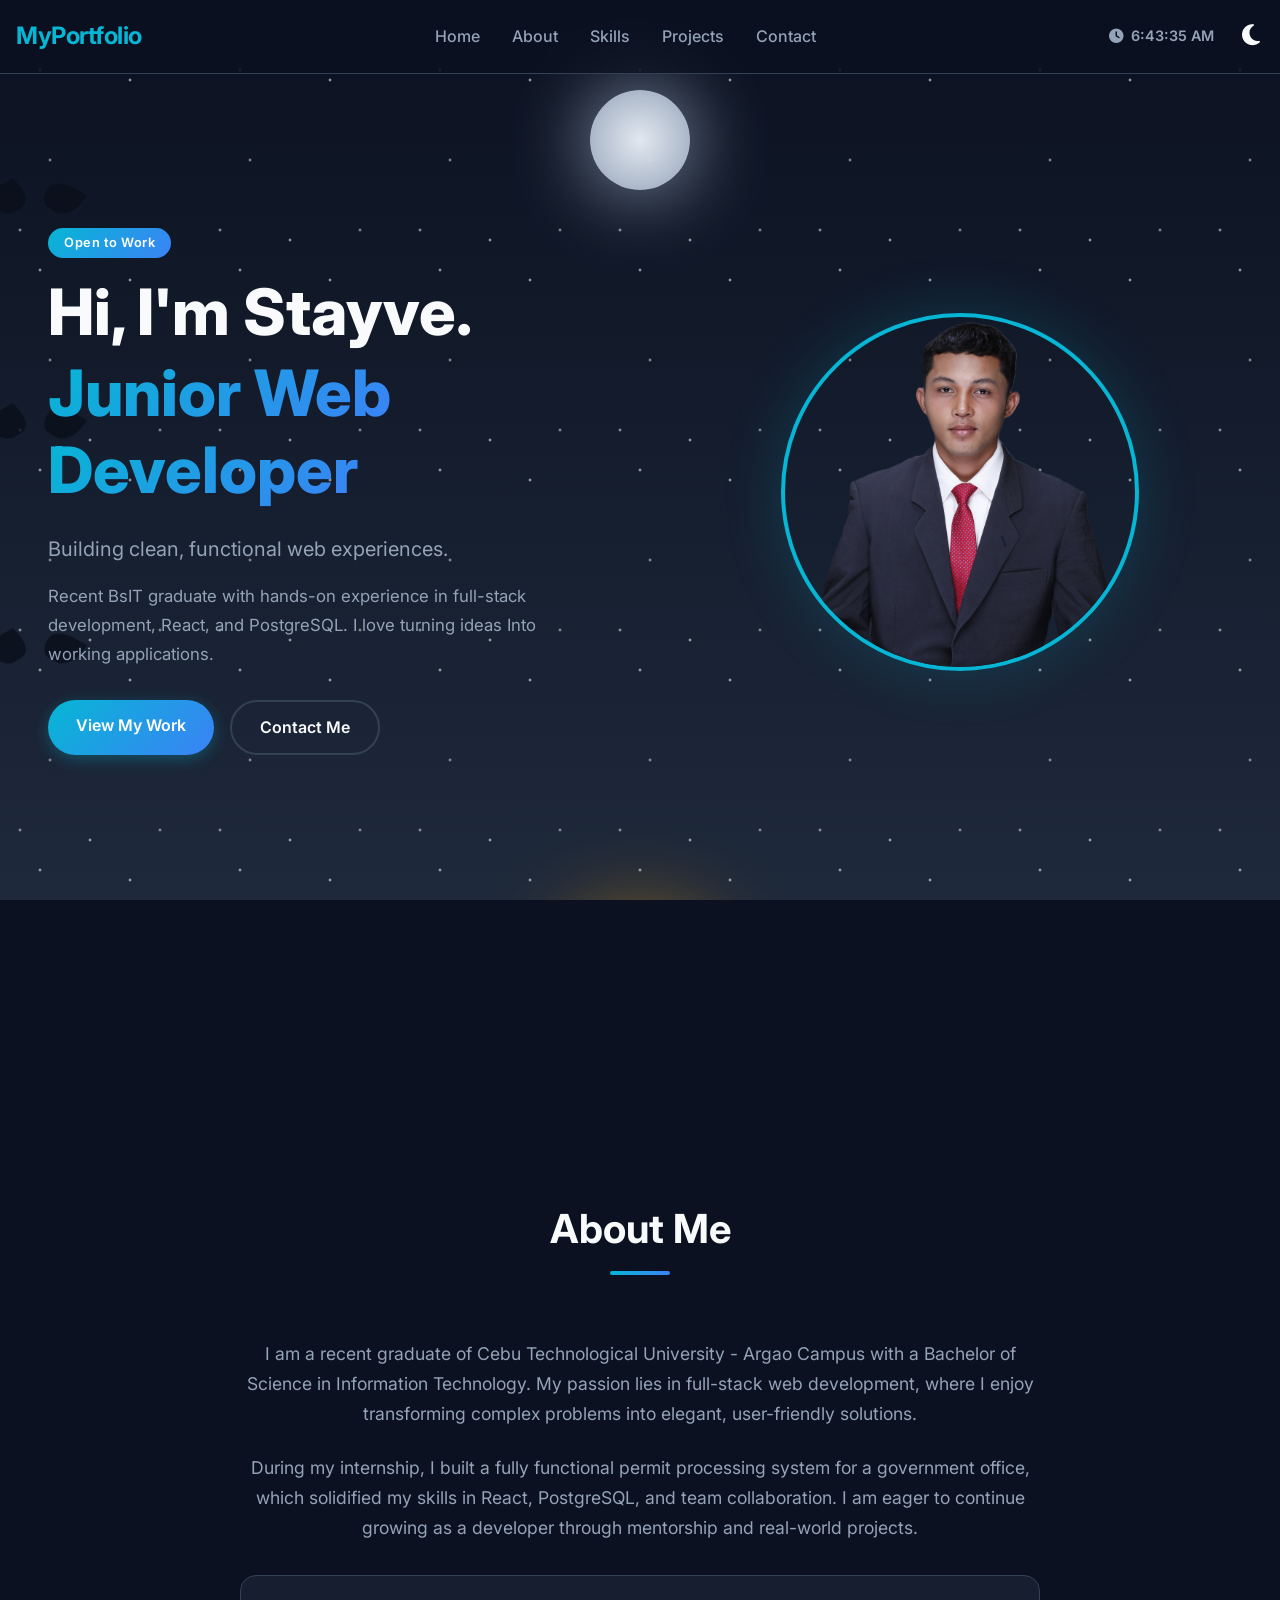
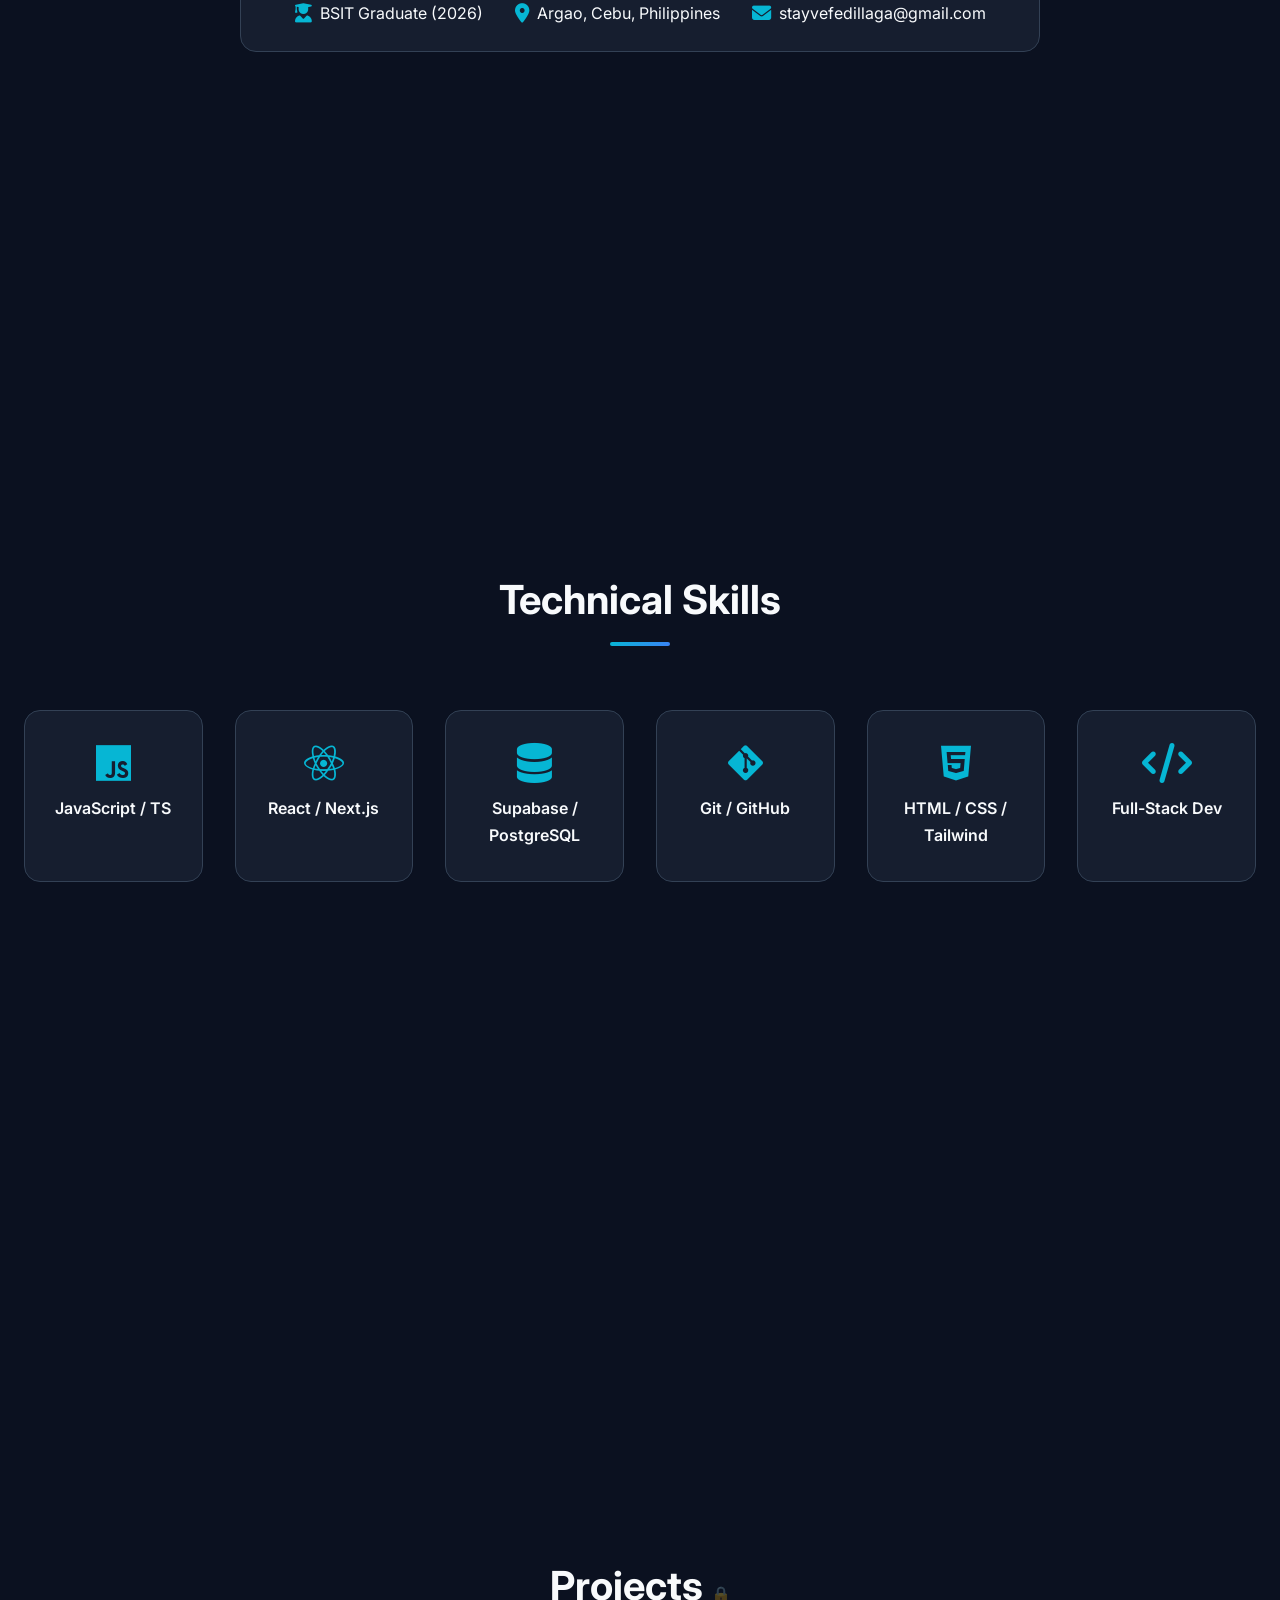
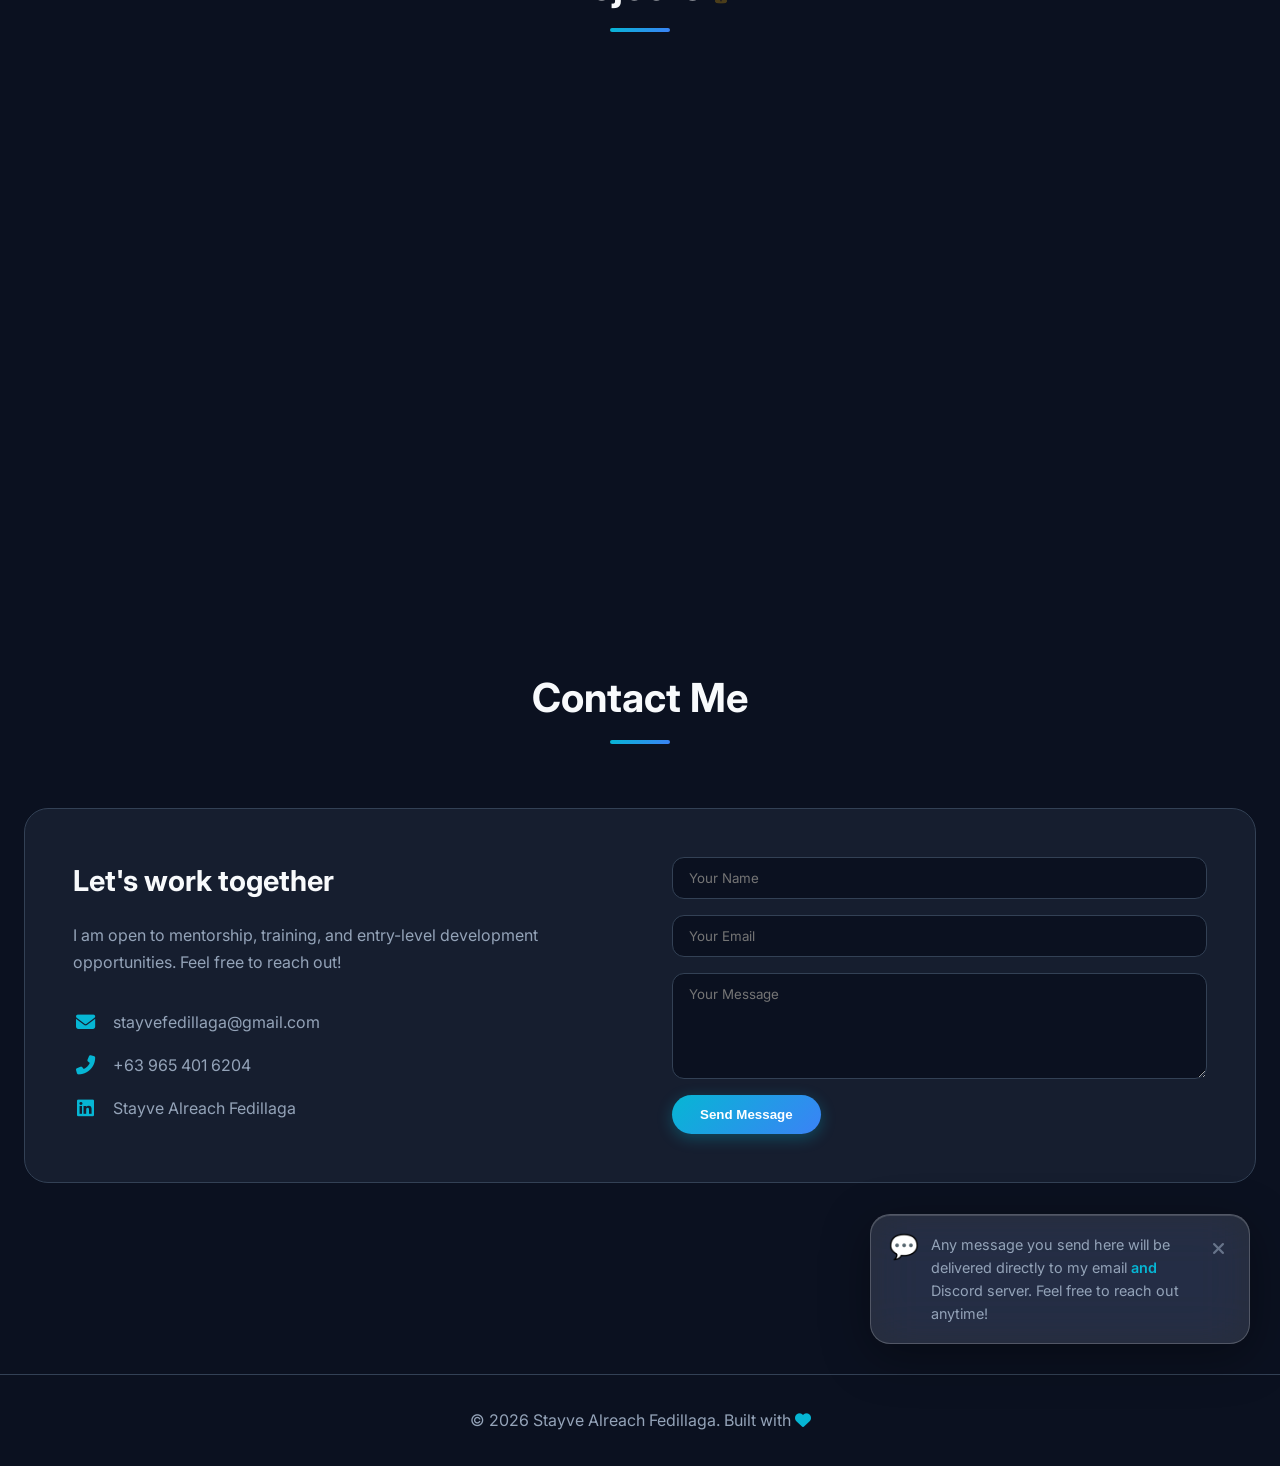
==== commit 571de704: "Add floating contact notification with close button" ====
--- a/index.html
+++ b/index.html
@@ -224,6 +224,20 @@
          CONTACT SECTION
          ============================================================ -->
     <section id="contact">
+        <!-- Floating Contact Notification -->
+<div class="contact-notification" id="contactNotification">
+    <div class="notification-content">
+        <span class="notification-icon">💬</span>
+        <p class="notification-text">
+            Any message you send here will be delivered directly to my email 
+            <span style="color: var(--accent-1); font-weight: 600;">and</span> 
+            Discord server. Feel free to reach out anytime!
+        </p>
+        <button class="notification-close" id="closeNotification">
+            <i class="fas fa-times"></i>
+        </button>
+    </div>
+</div>
         <div class="section-header">
             <h2>Contact Me</h2>
             <div class="underline"></div>
@@ -291,16 +305,25 @@
         <p>Fill in the details below to add a new project to your portfolio.</p>
 
         <form id="adminForm">
-            <input type="text" id="projectTitle" placeholder="Project Title (e.g. MPDC Portal)" required />
-            <textarea id="projectDescription" rows="3" placeholder="Project description..." required></textarea>
-            <input type="text" id="projectTech" placeholder="Frameworks (comma-separated, e.g. React, Firebase, Tailwind)" required />
-            <input type="url" id="projectLink" placeholder="Live Demo URL (e.g. https://example.com)" required />
-
-            <div class="modal-buttons">
-                <button type="submit" class="btn btn-primary">➕ Add Project</button>
-                <button type="button" class="btn btn-secondary" id="adminCloseBtn">Close</button>
-            </div>
-        </form>
+    <input type="text" id="projectTitle" placeholder="Project Title" required />
+    <textarea id="projectDescription" rows="3" placeholder="Project description..." required></textarea>
+    <input type="text" id="projectTech" placeholder="Frameworks (comma-separated)" required />
+    <input type="url" id="projectLink" placeholder="Live Demo URL (or leave empty)" />
+    
+    <!-- NEW: Live Demo Toggle -->
+    <label style="display:flex; align-items:center; gap:10px; cursor:pointer; color:var(--text-secondary); font-size:0.95rem;">
+        <input type="checkbox" id="projectLiveDemo" checked />
+        <span>✅ This project has a Live Demo</span>
+    </label>
+
+    <!-- NEW: Images for slideshow -->
+    <textarea id="projectImages" rows="2" placeholder="Image URLs (comma-separated, e.g. https://example.com/image1.jpg, https://example.com/image2.jpg)"></textarea>
+
+    <div class="modal-buttons">
+        <button type="submit" class="btn btn-primary" id="adminSubmitBtn">➕ Add Project</button>
+        <button type="button" class="btn btn-secondary" id="adminCloseBtn">Close</button>
+    </div>
+</form>
 
         <div id="adminMessage" class="admin-message"></div>
     </div>
--- a/styles/style.css
+++ b/styles/style.css
@@ -669,7 +669,7 @@
 #projects .section-header h2::after {
     content: '🔒' ;
     font-size: 1rem;
-    opacity: 0;
+    opacity: 0.3;
     margin-left: 8px;
     transition: opacity 0.3s;
 }
@@ -1300,4 +1300,270 @@
     .admin-box .modal-buttons .btn {
         width: 100%;
     }
+}
+
+/* ============================================================
+   PROJECT ACTIONS (Edit, Delete, View Images)
+   ============================================================ */
+.project-actions {
+    display: flex;
+    flex-wrap: wrap;
+    gap: 0.5rem;
+    margin-top: 1rem;
+    border-top: 1px solid var(--border-color);
+    padding-top: 1rem;
+}
+
+.project-actions button {
+    background: var(--card-bg);
+    border: 1px solid var(--border-color);
+    color: var(--text-secondary);
+    padding: 0.4rem 0.8rem;
+    border-radius: 8px;
+    font-size: 0.75rem;
+    cursor: pointer;
+    transition: all 0.3s;
+    display: flex;
+    align-items: center;
+    gap: 0.4rem;
+}
+
+.project-actions button:hover {
+    transform: scale(1.05);
+}
+
+.project-actions .edit-project:hover {
+    border-color: var(--accent-1);
+    color: var(--accent-1);
+}
+
+.project-actions .delete-project:hover {
+    border-color: #ef4444;
+    color: #ef4444;
+}
+
+.project-actions .view-images-btn:hover {
+    border-color: #f59e0b;
+    color: #f59e0b;
+}
+
+/* ============================================================
+   IMAGE GALLERY (Slideshow Modal)
+   ============================================================ */
+.gallery-box {
+    max-width: 800px;
+    width: 95%;
+    padding: 0;
+    overflow: hidden;
+    background: transparent;
+    border: none;
+    box-shadow: none;
+}
+
+.gallery-container {
+    background: var(--bg-secondary);
+    border-radius: 24px;
+    padding: 1.5rem;
+    border: 1px solid var(--border-color);
+    position: relative;
+}
+
+.gallery-slide {
+    display: flex;
+    justify-content: center;
+    align-items: center;
+    min-height: 300px;
+    max-height: 70vh;
+    overflow: hidden;
+}
+
+.gallery-slide img {
+    max-width: 100%;
+    max-height: 70vh;
+    object-fit: contain;
+    border-radius: 12px;
+}
+
+.gallery-close {
+    position: absolute;
+    top: 10px;
+    right: 20px;
+    font-size: 2rem;
+    background: none;
+    border: none;
+    color: var(--text-primary);
+    cursor: pointer;
+    z-index: 10;
+}
+
+.gallery-close:hover {
+    color: var(--accent-1);
+}
+
+.gallery-nav {
+    display: flex;
+    justify-content: center;
+    align-items: center;
+    gap: 2rem;
+    margin-top: 1rem;
+}
+
+.gallery-nav button {
+    background: var(--card-bg);
+    border: 1px solid var(--border-color);
+    color: var(--text-primary);
+    padding: 0.5rem 1rem;
+    border-radius: 8px;
+    cursor: pointer;
+    font-size: 1.2rem;
+    transition: all 0.3s;
+}
+
+.gallery-nav button:hover {
+    border-color: var(--accent-1);
+    color: var(--accent-1);
+}
+
+#galleryCounter {
+    color: var(--text-secondary);
+    font-size: 0.9rem;
+}
+
+/* Show admin controls only in admin mode */
+body.admin-mode .project-actions button {
+    display: flex;
+}
+
+.project-actions button {
+    display: none;
+}
+
+/* But always show view images if present */
+.project-actions .view-images-btn {
+    display: inline-flex;
+}
+
+/* ============================================================
+   LIVE DEMO CHECKBOX
+   ============================================================ */
+#adminForm label {
+    margin: 0.5rem 0;
+}
+
+/* ============================================================
+   CONTACT FLOATING NOTIFICATION
+   ============================================================ */
+.contact-notification {
+    position: fixed;
+    bottom: 30px;
+    right: 30px;
+    max-width: 380px;
+    width: calc(100% - 60px);
+    z-index: 500;
+    background: rgba(255, 255, 255, 0.12);
+    backdrop-filter: blur(24px) saturate(180%);
+    -webkit-backdrop-filter: blur(24px) saturate(180%);
+    border: 1px solid rgba(255, 255, 255, 0.2);
+    border-radius: 20px;
+    padding: 18px 20px 18px 18px;
+    box-shadow: 0 12px 48px rgba(0, 0, 0, 0.35), inset 0 1px 0 rgba(255, 255, 255, 0.15);
+    transform: translateY(0);
+    opacity: 1;
+    transition: transform 0.5s cubic-bezier(0.22, 1, 0.36, 1), 
+                opacity 0.5s cubic-bezier(0.22, 1, 0.36, 1);
+}
+
+.contact-notification.hidden {
+    transform: translateY(120px);
+    opacity: 0;
+    pointer-events: none;
+}
+
+.notification-content {
+    display: flex;
+    align-items: flex-start;
+    gap: 12px;
+}
+
+.notification-icon {
+    font-size: 1.5rem;
+    flex-shrink: 0;
+    line-height: 1.2;
+}
+
+.notification-text {
+    flex: 1;
+    font-size: 0.9rem;
+    line-height: 1.6;
+    color: var(--text-secondary);
+    margin: 0;
+    padding-right: 4px;
+}
+
+.notification-close {
+    flex-shrink: 0;
+    background: none;
+    border: none;
+    color: var(--text-secondary);
+    font-size: 1.1rem;
+    cursor: pointer;
+    padding: 4px 4px 4px 8px;
+    transition: color 0.3s, transform 0.3s;
+    opacity: 0.6;
+    margin-top: 2px;
+}
+
+.notification-close:hover {
+    color: var(--accent-1);
+    opacity: 1;
+    transform: scale(1.15);
+}
+
+/* Light mode adjustments */
+body.light-mode .contact-notification {
+    background: rgba(255, 255, 255, 0.65);
+    border-color: rgba(255, 255, 255, 0.7);
+    box-shadow: 0 12px 48px rgba(0, 0, 0, 0.08), inset 0 1px 0 rgba(255, 255, 255, 0.9);
+}
+
+body.light-mode .notification-text {
+    color: #334155;
+}
+
+/* Mobile responsiveness */
+@media (max-width: 768px) {
+    .contact-notification {
+        bottom: 20px;
+        right: 20px;
+        max-width: 340px;
+        width: calc(100% - 40px);
+        padding: 16px;
+        border-radius: 16px;
+    }
+    
+    .notification-text {
+        font-size: 0.82rem;
+    }
+    
+    .notification-icon {
+        font-size: 1.2rem;
+    }
+}
+
+@media (max-width: 480px) {
+    .contact-notification {
+        bottom: 15px;
+        right: 15px;
+        width: calc(100% - 30px);
+        padding: 14px;
+        border-radius: 14px;
+    }
+    
+    .notification-text {
+        font-size: 0.75rem;
+    }
+    
+    .notification-icon {
+        font-size: 1rem;
+    }
 }
